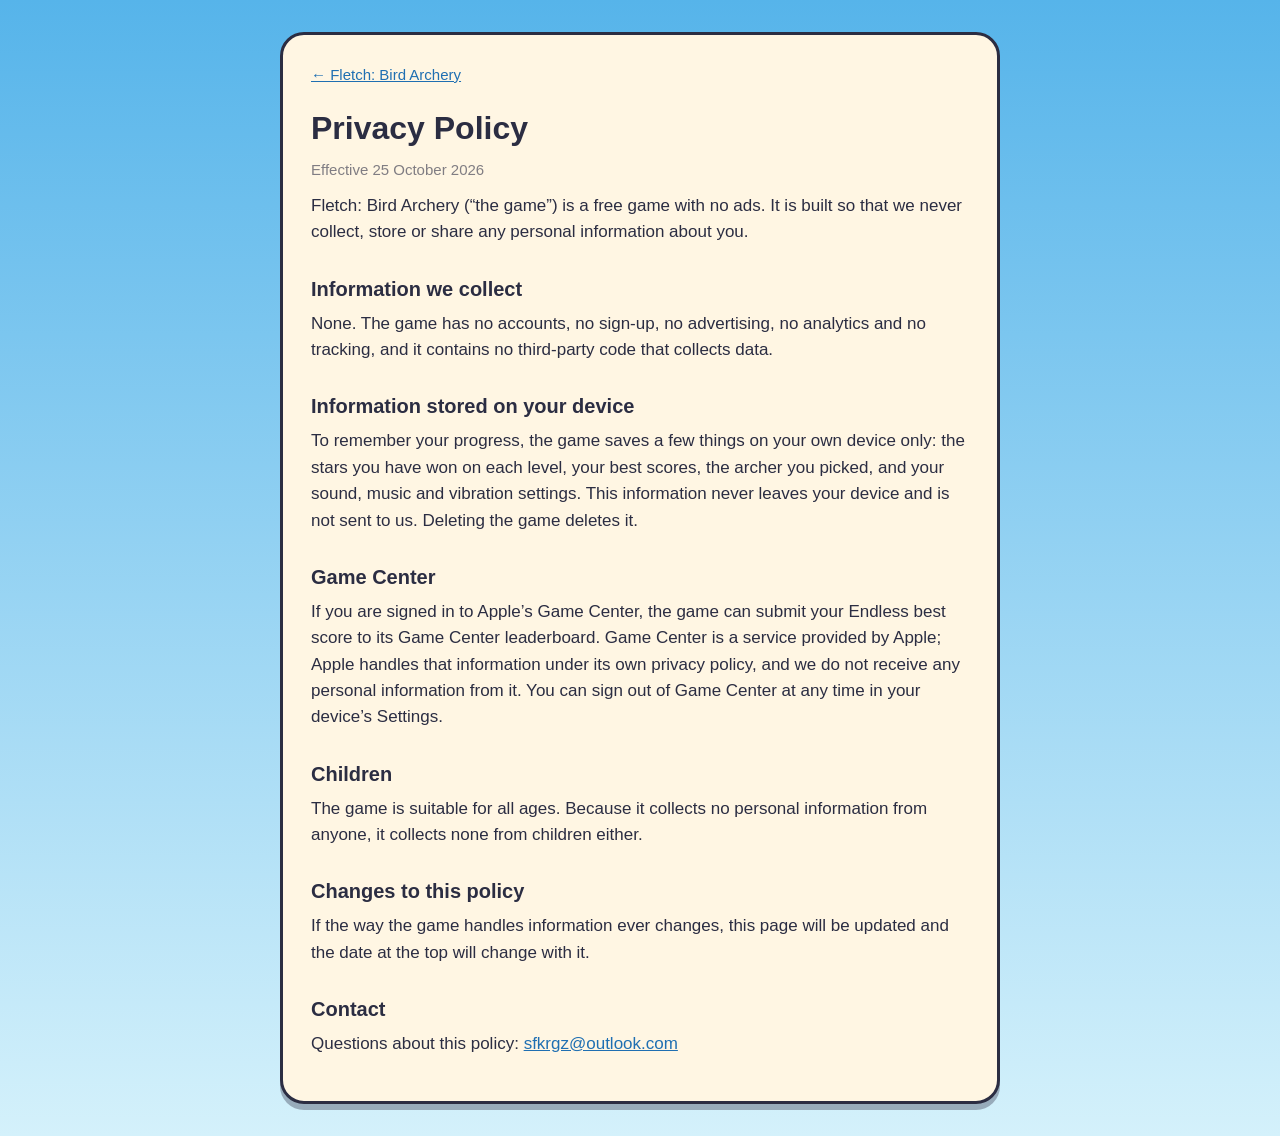
==== privacy.html @ 17cddeb7 "Add website, privacy policy and support pages" ====
<!doctype html>
<html lang="en">
<head>
<meta charset="utf-8">
<meta name="viewport" content="width=device-width, initial-scale=1">
<title>Fletch: Bird Archery – Privacy Policy</title>
<link rel="stylesheet" href="style.css">
<link rel="icon" href="icon.png">
<link rel="apple-touch-icon" href="icon.png">
</head>
<body>
<main>
  <p class="back"><a href="./">← Fletch: Bird Archery</a></p>
  <h1>Privacy Policy</h1>
  <p class="date">Effective 25 October 2026</p>

  <p>Fletch: Bird Archery (“the game”) is a free game with no ads. It is built so that we never collect,
  store or share any personal information about you.</p>

  <h2>Information we collect</h2>
  <p>None. The game has no accounts, no sign-up, no advertising, no analytics and no tracking, and it
  contains no third-party code that collects data.</p>

  <h2>Information stored on your device</h2>
  <p>To remember your progress, the game saves a few things on your own device only: the stars you have won
  on each level, your best scores, the archer you picked, and your sound, music and vibration settings.
  This information never leaves your device and is not sent to us. Deleting the game deletes it.</p>

  <h2>Game Center</h2>
  <p>If you are signed in to Apple’s Game Center, the game can submit your Endless best score to its
  Game Center leaderboard. Game Center is a service provided by Apple; Apple handles that information
  under its own privacy policy, and we do not receive any personal information from it. You can sign out of
  Game Center at any time in your device’s Settings.</p>

  <h2>Children</h2>
  <p>The game is suitable for all ages. Because it collects no personal information from anyone, it
  collects none from children either.</p>

  <h2>Changes to this policy</h2>
  <p>If the way the game handles information ever changes, this page will be updated and the date at the
  top will change with it.</p>

  <h2>Contact</h2>
  <p>Questions about this policy: <a href="mailto:sfkrgz@outlook.com">sfkrgz@outlook.com</a></p>
</main>
</body>
</html>
---- style.css ----
:root {
  --ink: #2B2D42;
  --sky: #56B4EA;
  --sky-light: #D4F1FB;
  --cream: #FFF6E3;
  --play: #4CC35A;
  --link: #1F6FB2;
}

* { box-sizing: border-box; }

body {
  margin: 0;
  min-height: 100vh;
  background: linear-gradient(var(--sky), var(--sky-light));
  color: var(--ink);
  font: 17px/1.55 -apple-system, BlinkMacSystemFont, "Helvetica Neue", Arial, sans-serif;
  padding: 32px 16px;
}

main {
  max-width: 720px;
  margin: 0 auto;
  background: var(--cream);
  border: 3px solid var(--ink);
  border-radius: 24px;
  padding: 28px 28px 32px;
  box-shadow: 0 6px 0 rgba(43, 45, 66, 0.35);
}

h1 { font-size: 32px; margin: 0 0 4px; }
h2 { font-size: 20px; margin: 28px 0 6px; }
p, li { margin: 0 0 12px; }
ul { padding-left: 22px; }
a { color: var(--link); }

.back { margin-bottom: 18px; font-size: 15px; }
.date, .small { color: rgba(43, 45, 66, 0.6); font-size: 15px; }

.home { text-align: center; }
.icon { border-radius: 26px; border: 3px solid var(--ink); display: block; margin: 0 auto 12px; }
.logo { font-size: 56px; letter-spacing: 0.5px; }
.tagline { font-weight: 700; font-size: 20px; margin-bottom: 20px; }
nav { margin-top: 24px; display: flex; gap: 12px; justify-content: center; flex-wrap: wrap; }
.button {
  display: inline-block;
  padding: 12px 22px;
  background: var(--play);
  color: #fff;
  font-weight: 700;
  text-decoration: none;
  border: 3px solid var(--ink);
  border-radius: 14px;
  box-shadow: 0 4px 0 rgba(43, 45, 66, 0.35);
}

@media (max-width: 480px) {
  main { padding: 22px 18px 26px; }
  h1 { font-size: 28px; }
  .logo { font-size: 46px; }
}
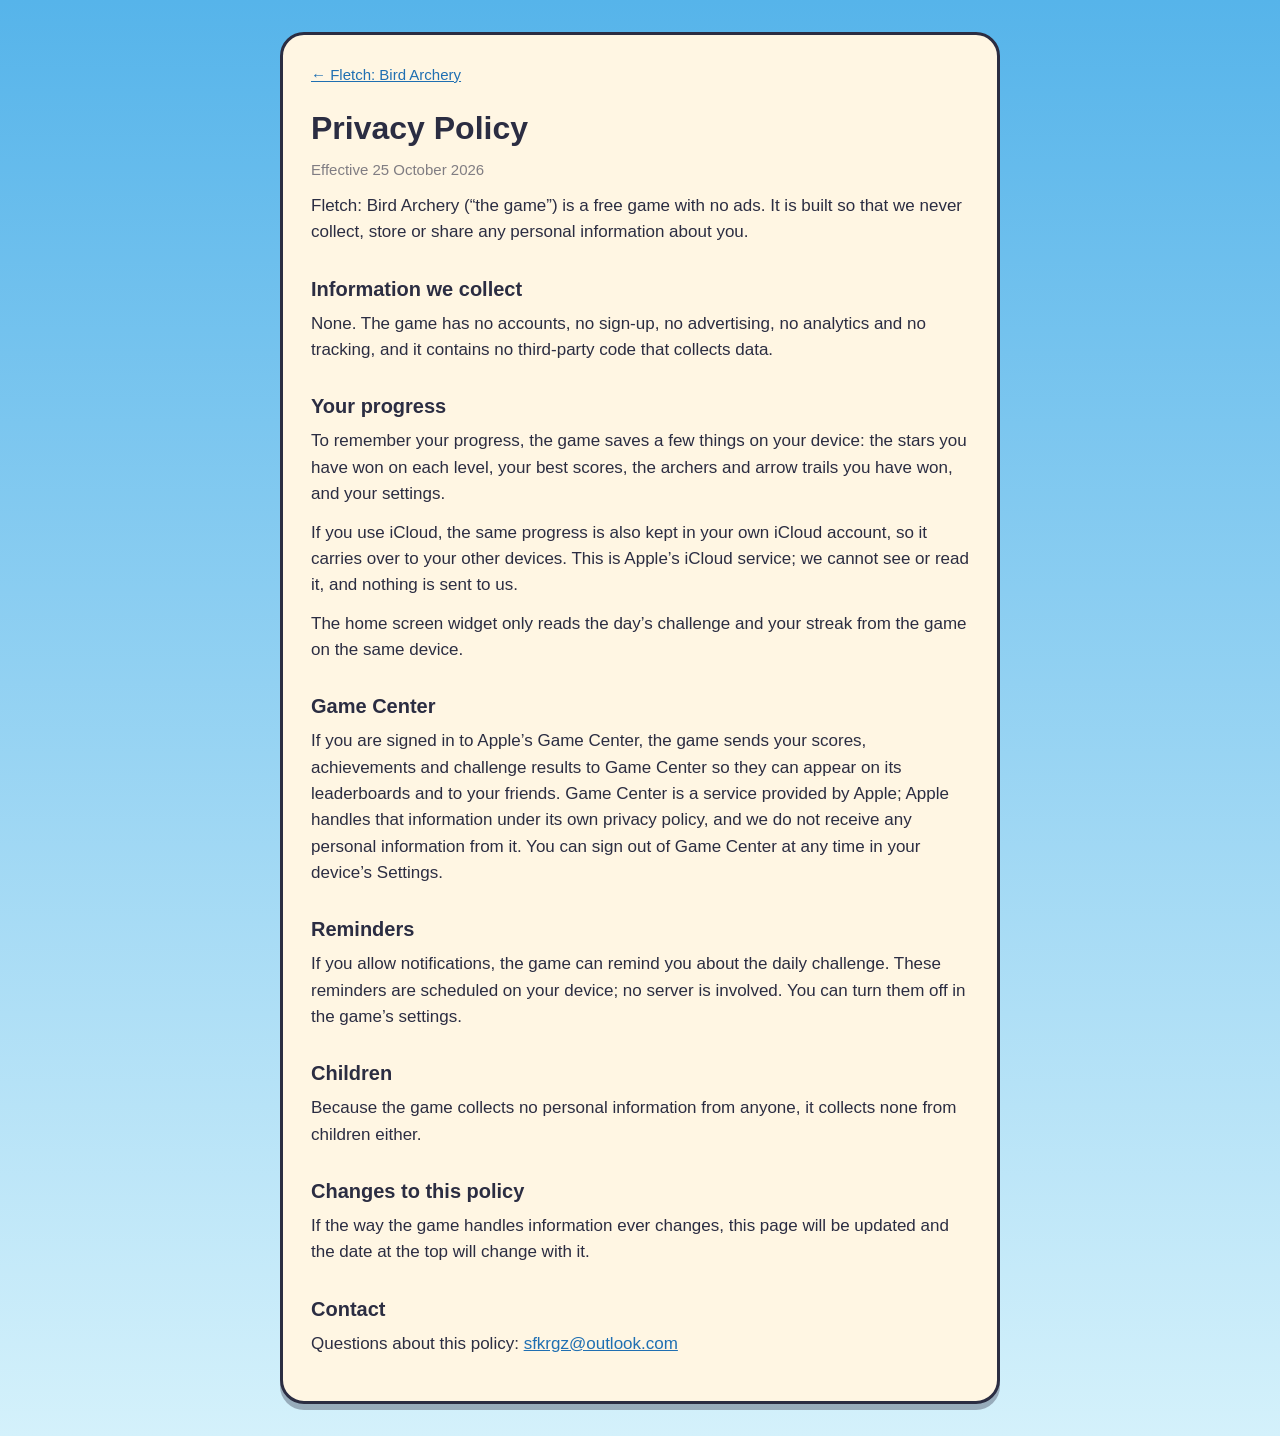
==== commit a711d78a: "Update for 1.0: iCloud sync, reminders, widget, 80 levels" ====
--- a/privacy.html
+++ b/privacy.html
@@ -21,20 +21,26 @@
   <p>None. The game has no accounts, no sign-up, no advertising, no analytics and no tracking, and it
   contains no third-party code that collects data.</p>
 
-  <h2>Information stored on your device</h2>
-  <p>To remember your progress, the game saves a few things on your own device only: the stars you have won
-  on each level, your best scores, the archer you picked, and your sound, music and vibration settings.
-  This information never leaves your device and is not sent to us. Deleting the game deletes it.</p>
+  <h2>Your progress</h2>
+  <p>To remember your progress, the game saves a few things on your device: the stars you have won on each
+  level, your best scores, the archers and arrow trails you have won, and your settings.</p>
+  <p>If you use iCloud, the same progress is also kept in your own iCloud account, so it carries over to your
+  other devices. This is Apple’s iCloud service; we cannot see or read it, and nothing is sent to us.</p>
+  <p>The home screen widget only reads the day’s challenge and your streak from the game on the same device.</p>
 
   <h2>Game Center</h2>
-  <p>If you are signed in to Apple’s Game Center, the game can submit your Endless best score to its
-  Game Center leaderboard. Game Center is a service provided by Apple; Apple handles that information
+  <p>If you are signed in to Apple’s Game Center, the game sends your scores, achievements and challenge
+  results to Game Center so they can appear on its leaderboards and to your friends. Game Center is a service provided by Apple; Apple handles that information
   under its own privacy policy, and we do not receive any personal information from it. You can sign out of
   Game Center at any time in your device’s Settings.</p>
 
+  <h2>Reminders</h2>
+  <p>If you allow notifications, the game can remind you about the daily challenge. These reminders are
+  scheduled on your device; no server is involved. You can turn them off in the game’s settings.</p>
+
   <h2>Children</h2>
-  <p>The game is suitable for all ages. Because it collects no personal information from anyone, it
-  collects none from children either.</p>
+  <p>Because the game collects no personal information from anyone, it collects none from children
+  either.</p>
 
   <h2>Changes to this policy</h2>
   <p>If the way the game handles information ever changes, this page will be updated and the date at the
